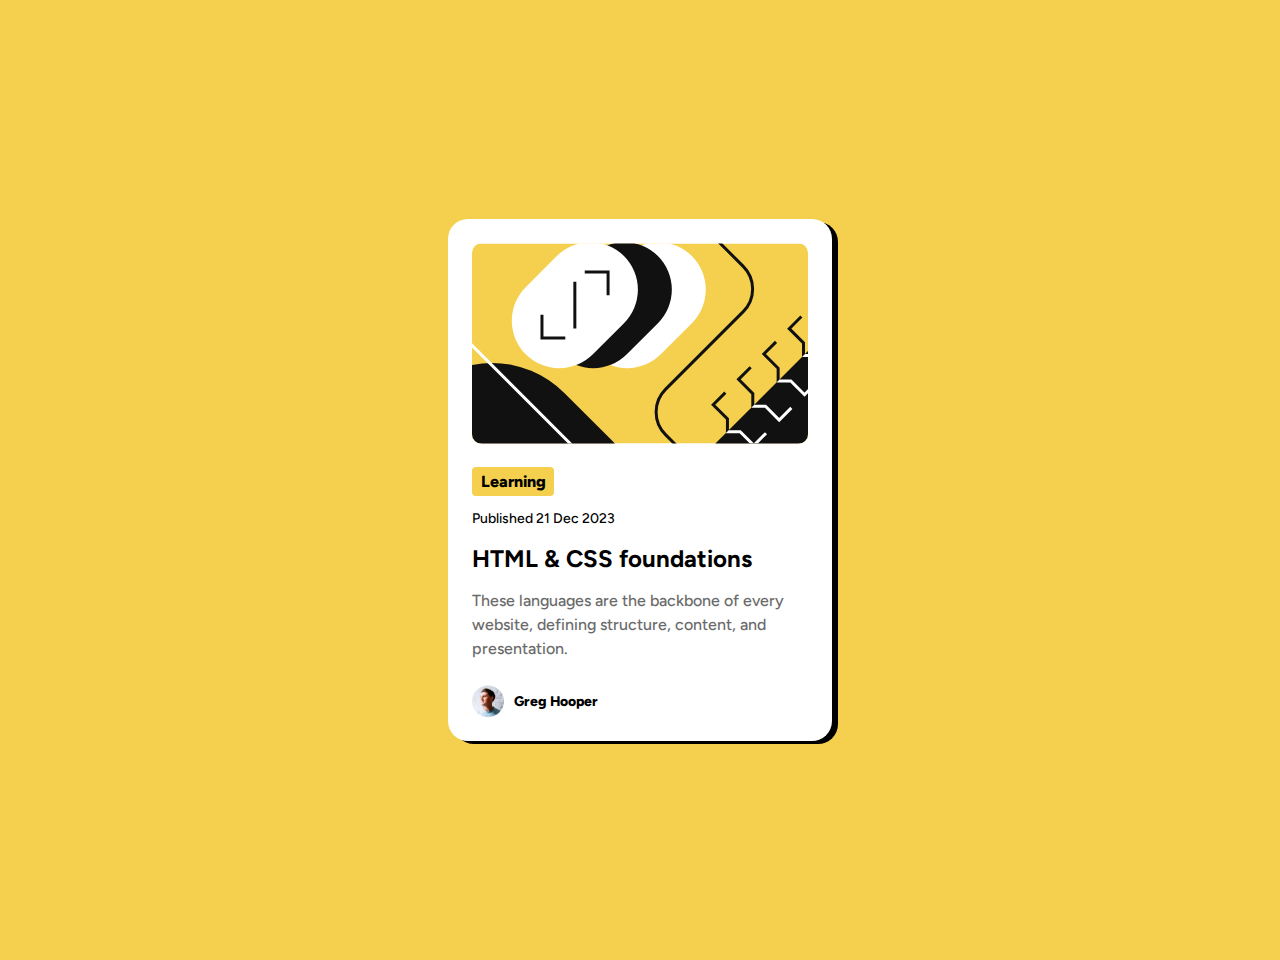
==== blog-preview-card-main/blog-preview-card-main/index.html @ 732a1cd5 "challenge 2" ====
<!DOCTYPE html>
<html lang="en">
  <head>
    <meta charset="UTF-8" />
    <meta name="viewport" content="width=device-width, initial-scale=1.0" />
    <!-- displays site properly based on user's device -->

    <link
      rel="icon"
      type="image/png"
      sizes="32x32"
      href="./assets/images/favicon-32x32.png"
    />
    <link rel="stylesheet" href="style.css" />

    <title>Frontend Mentor | Blog preview card</title>

    <!-- Feel free to remove these styles or customise in your own stylesheet 👍 -->
  </head>
  <body>
    <main>
      <div class="card">
        <div class="card-img">
          <svg
            xmlns="http://www.w3.org/2000/svg"
            width="336"
            height="201"
            fill="none"
            viewBox="0 0 336 201"
          >
            <g clip-path="url(#a)">
              <path fill="#F4D04E" d="M0 .5h336v200H0z" />
              <rect
                width="139"
                height="95"
                x="87.996"
                y="77.729"
                fill="#fff"
                rx="47.5"
                transform="rotate(-45 87.996 77.729)"
              />
              <rect
                width="139"
                height="95"
                x="54.055"
                y="77.729"
                fill="#111"
                rx="47.5"
                transform="rotate(-45 54.055 77.729)"
              />
              <path
                fill="#111"
                d="M234.864 209.036 451.4-7.5l67.175 67.175-216.536 216.536z"
              />
              <rect
                width="139"
                height="95"
                x="20.114"
                y="77.729"
                fill="#fff"
                rx="47.5"
                transform="rotate(-45 20.114 77.729)"
              />
              <rect
                width="204.19"
                height="270.554"
                fill="#111"
                rx="102.095"
                transform="scale(-1 1) rotate(45 -103.887 14.564)"
              />
              <path
                stroke="#fff"
                stroke-width="3"
                d="m6.69-357.5 135.583 135.727c12.481 12.494 12.481 32.737 0 45.231L-45.544 11.475c-12.481 12.494-12.481 32.737 0 45.23L107.088 209.5"
              />
              <path
                stroke="#111"
                stroke-width="3"
                d="M69.965 71.719v23.334h23.334M136.079 52.273V28.94h-23.334M102.845 38.838v46.67M210.364-37.5l60.873 60.873c12.497 12.496 12.497 32.758 0 45.254l-77.745 77.746c-12.497 12.496-12.497 32.758 0 45.254l69.872 69.873"
              />
              <path
                stroke="#111"
                stroke-width="3"
                d="m253.339 149.574-12.144 12.145 14.256 14.257v12.672h12.673l13.729 13.729 12.145-12.145M278.685 124.228l-12.145 12.145 14.257 14.257v12.673h12.673l13.729 13.729 12.145-12.145M304.031 98.883l-12.145 12.144 14.257 14.257v12.673h12.673l13.729 13.729 12.144-12.145M329.376 73.537l-12.145 12.145 14.257 14.257v12.672h12.673l13.729 13.729 12.145-12.144"
              />
              <path
                stroke="#fff"
                stroke-width="5"
                d="m354.722 48.191-12.145 12.145 14.257 14.257v12.673h12.673l13.729 13.729 12.145-12.145"
              />
              <mask
                id="b"
                width="285"
                height="285"
                x="234"
                y="-8"
                maskUnits="userSpaceOnUse"
                style="mask-type: alpha"
              >
                <path
                  fill="#111"
                  d="M234.864 209.036 451.4-7.5l67.175 67.175-216.536 216.536z"
                />
              </mask>
              <g stroke="#fff" mask="url(#b)">
                <path
                  stroke-width="3"
                  d="m253.339 149.574-12.144 12.145 14.256 14.257v12.672h12.673l13.729 13.729 12.145-12.145M278.685 124.228l-12.145 12.145 14.257 14.257v12.673h12.673l13.729 13.729 12.145-12.145M304.031 98.883l-12.145 12.144 14.257 14.257v12.673h12.673l13.729 13.729 12.144-12.145M329.376 73.537l-12.145 12.145 14.257 14.257v12.672h12.673l13.729 13.729 12.145-12.145"
                />
                <path
                  stroke-width="5"
                  d="m354.722 48.191-12.145 12.145 14.257 14.257v12.673h12.673l13.729 13.729 12.145-12.145"
                />
              </g>
            </g>
            <defs>
              <clipPath id="a">
                <path fill="#fff" d="M0 .5h336v200H0z" />
              </clipPath>
            </defs>
          </svg>
        </div>
        <div class="card-content">
          <div>Learning</div>
          <div>Published 21 Dec 2023</div>
          <div><h2>HTML & CSS foundations</h2></div>
          <div>
            These languages are the backbone of every website, defining
            structure, content, and presentation.
          </div>
        </div>
        <div class="card-footer">
          <div>
            <img
              src="assets/images/image-avatar.webp"
              alt="image of Greg Hooper"
            />
            <span>Greg Hooper</span>
          </div>
        </div>
      </div>
    </main>
  </body>
</html>
---- blog-preview-card-main/blog-preview-card-main/style.css ----
@import url("https://fonts.googleapis.com/css2?family=Figtree:ital,wght@0,300..900;1,300..900&display=swap");

* {
  box-sizing: border-box;
  margin: 0;
}

:root {
  --Yellow: hsl(47, 88%, 63%);
  --White: hsl(0, 0%, 100%);
  --Gray-500: hsl(0, 0%, 42%);
  --Gray-950: hsl(0, 0%, 7%);
}

body {
  background-color: var(--Yellow);
  height: 960px;
  font-family: "Figtree", sans-serif;
}
main {
  display: flex;
  justify-content: center;
  align-items: center;
  height: 100%;
}

.card {
  background-color: var(--White);
  width: 384px;
  height: 522px;
  display: flex;
  flex-direction: column;
  gap: 24px;
  align-items: center;
  padding: 24px;
  border-radius: 20px;
  box-shadow: 6px 3px 0px rgba(0, 0, 0, 5);
}

.card-img {
  width: 336px;
  height: 200px;
  display: flex;
  justify-content: center;
  align-items: center;
}

.card-img svg {
  width: 100%;
  height: auto;
  border-radius: 10px;
}

.card-content {
  display: flex;
  flex-direction: column;
  width: 336px;
  height: 194px;
  gap: 12px;
}

.card-content div:first-child {
  padding: 12px;
  font-weight: 800;
  background-color: var(--Yellow);
  width: 82px;
  height: 29px;
  display: flex;
  justify-content: center;
  align-items: center;
  padding-left: 12px;
  padding-left: 12px;
  padding-top: 4px;
  padding-bottom: 4px;
  border-radius: 4px;
}

.card-content div:nth-child(2) {
  width: 164px;
  height: 21px;
  font-weight: 500;
  line-height: 150%;
  font-size: 14px;
}

.card-content div:nth-child(3) {
  display: flex;
  align-items: center;
  height: 36px;
  font-size: 0.875rem;
  line-height: 150%;
  font-weight: 800;
  font-size: 1rem;
}

.card-content div:nth-child(4) {
  height: 72px;
  color: #6b6b6b;
  font-weight: 500;
  line-height: 150%;
}

.card-footer {
  display: flex;
  align-items: center;
  justify-content: flex-start;
  width: 100%;
}

.card-footer div {
  display: flex;
  justify-content: space-between;
  align-items: center;
  gap: 10px;
}

.card-footer img {
  width: 32px;
  height: 32px;
}
.card-footer div span {
  font-size: 0.875rem;
  line-height: 150%;
  font-weight: 800;
}

@media (min-width: 375px) and (max-width: 375px) {
  body {
    background-color: var(--Yellow);
    width: 375px;
    height: 812px;
    font-family: "Figtree", sans-serif;
  }
  .card {
    background-color: var(--White);
    width: 327px;
    height: 501px;
    display: flex;
    flex-direction: column;
    gap: 24px;
    align-items: center;
    padding: 24px;
    border-radius: 20px;
    box-shadow: 6px 3px 0px rgba(0, 0, 0, 5);
  }
}
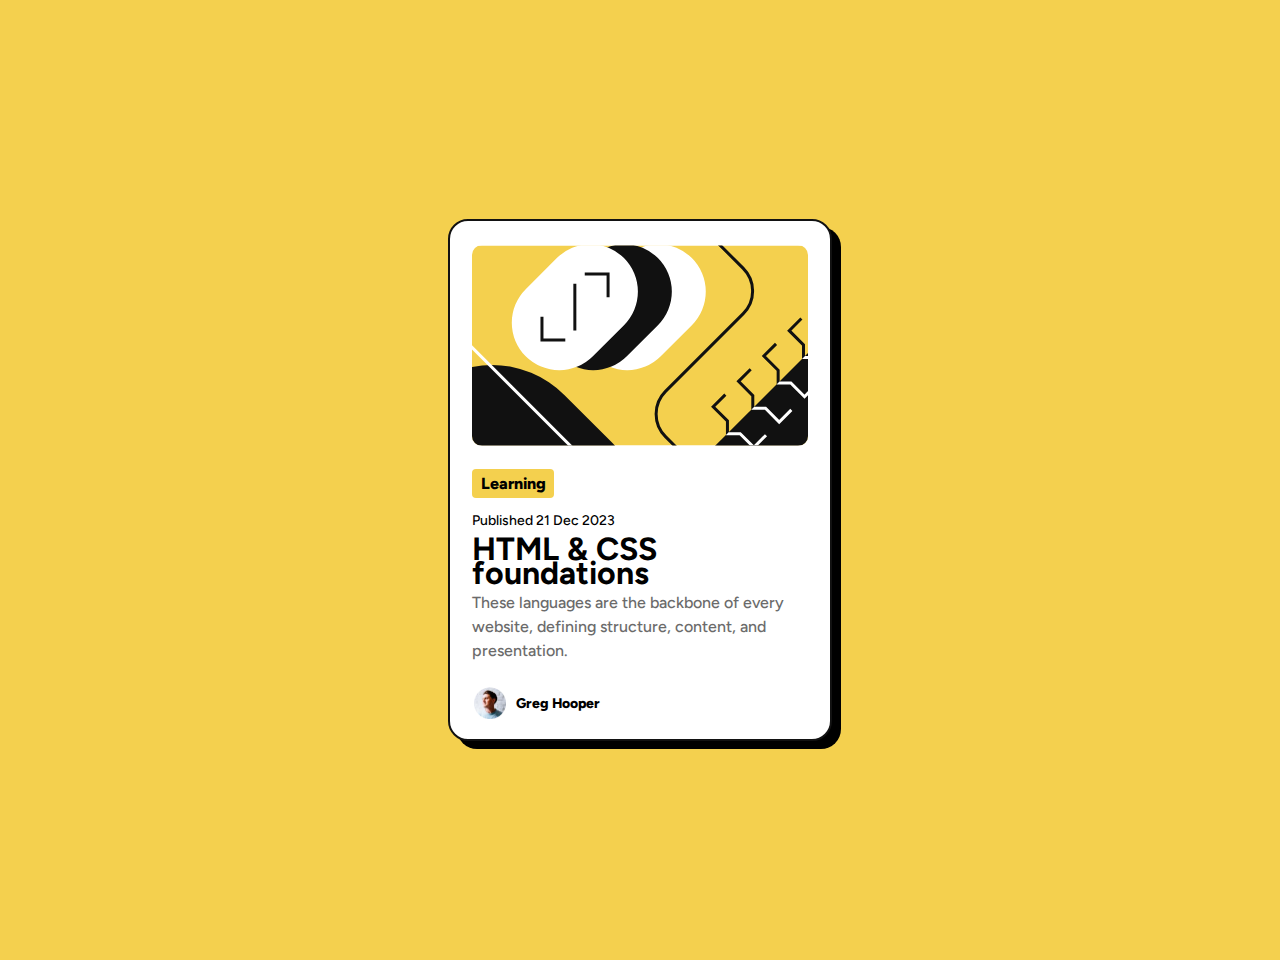
==== commit f5dfd88e: "update" ====
--- a/blog-preview-card-main/blog-preview-card-main/index.html
+++ b/blog-preview-card-main/blog-preview-card-main/index.html
@@ -19,7 +19,7 @@
   </head>
   <body>
     <main>
-      <div class="card">
+      <article class="card">
         <div class="card-img">
           <svg
             xmlns="http://www.w3.org/2000/svg"
@@ -123,7 +123,7 @@
         <div class="card-content">
           <div>Learning</div>
           <div>Published 21 Dec 2023</div>
-          <div><h2>HTML & CSS foundations</h2></div>
+          <div><h1>HTML & CSS foundations</h1></div>
           <div>
             These languages are the backbone of every website, defining
             structure, content, and presentation.
@@ -138,7 +138,7 @@
             <span>Greg Hooper</span>
           </div>
         </div>
-      </div>
+      </article>
     </main>
   </body>
 </html>
--- a/blog-preview-card-main/blog-preview-card-main/style.css
+++ b/blog-preview-card-main/blog-preview-card-main/style.css
@@ -34,7 +34,8 @@
   align-items: center;
   padding: 24px;
   border-radius: 20px;
-  box-shadow: 6px 3px 0px rgba(0, 0, 0, 5);
+  box-shadow: 9px 8px 0px rgba(0, 0, 0, 5);
+  border: 2px solid var(--Gray-950);
 }
 
 .card-img {
@@ -124,16 +125,11 @@
   font-weight: 800;
 }
 
-@media (min-width: 375px) and (max-width: 375px) {
-  body {
-    background-color: var(--Yellow);
-    width: 375px;
-    height: 812px;
-    font-family: "Figtree", sans-serif;
-  }
+@media (max-width: 375px) {
   .card {
     background-color: var(--White);
-    width: 327px;
+    width: 90%;
+    max-width: 327px;
     height: 501px;
     display: flex;
     flex-direction: column;
@@ -143,4 +139,23 @@
     border-radius: 20px;
     box-shadow: 6px 3px 0px rgba(0, 0, 0, 5);
   }
+
+  .card-img {
+    width: 100%; 
+    max-width: 336px; 
+    height: 200px; 
+    display: flex;
+    justify-content: center;
+    align-items: center;
+  }
+
+
+  .card-content {
+    width: 100%;
+    display: flex;
+    flex-direction: column;
+    max-width: 279px;
+    height: 173px;
+    gap: 12px;
+  }
 }
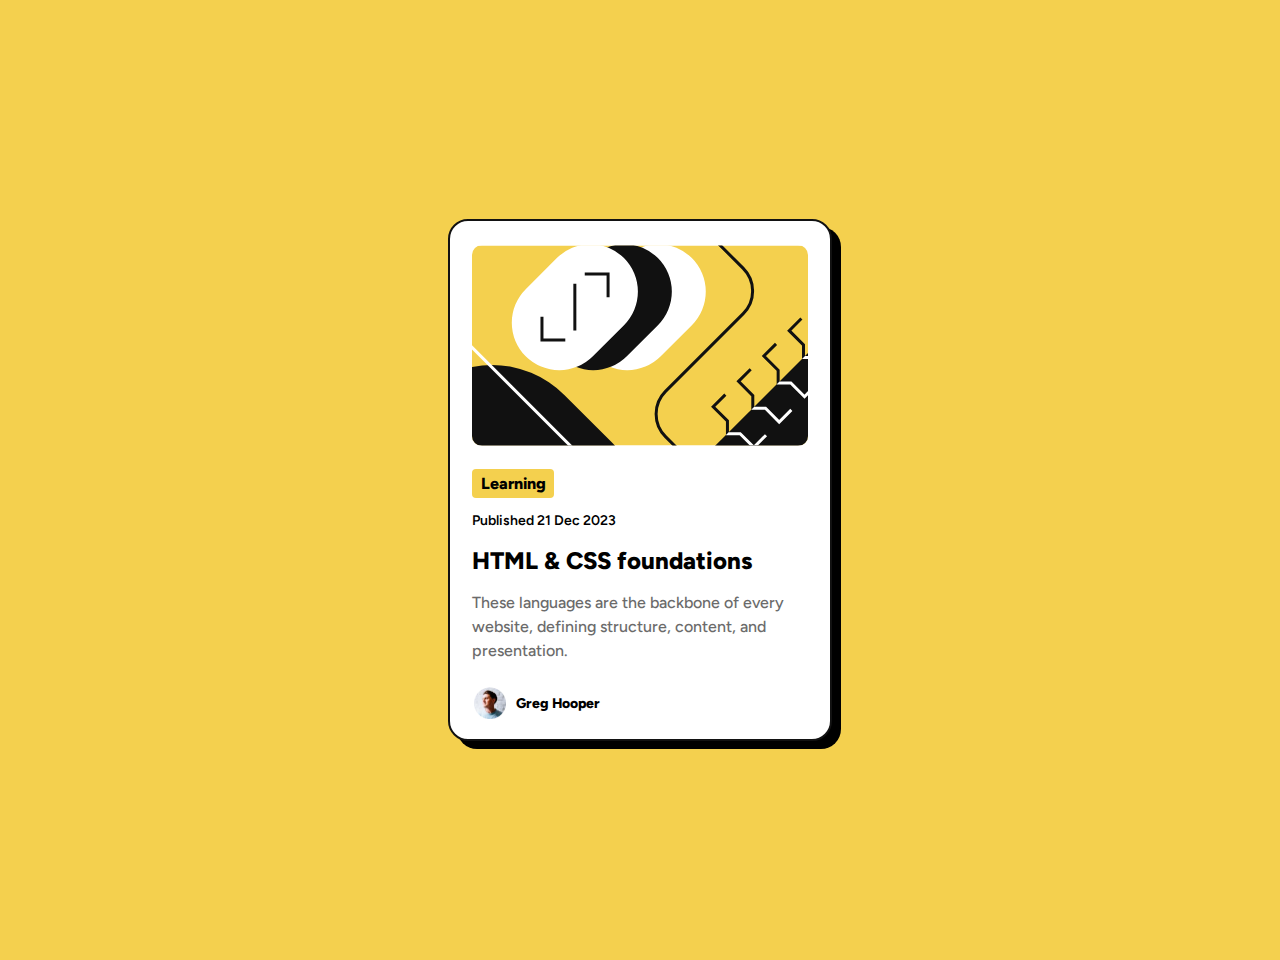
==== commit 8f5b6436: "update" ====
--- a/blog-preview-card-main/blog-preview-card-main/index.html
+++ b/blog-preview-card-main/blog-preview-card-main/index.html
@@ -121,9 +121,9 @@
           </svg>
         </div>
         <div class="card-content">
-          <div>Learning</div>
-          <div>Published 21 Dec 2023</div>
-          <div><h1>HTML & CSS foundations</h1></div>
+          <p>Learning</p>
+          <time datetime="2023-12-21">Published 21 Dec 2023</time>
+          <h1>HTML & CSS foundations</h1>
           <div>
             These languages are the backbone of every website, defining
             structure, content, and presentation.
--- a/blog-preview-card-main/blog-preview-card-main/style.css
+++ b/blog-preview-card-main/blog-preview-card-main/style.css
@@ -36,6 +36,11 @@
   border-radius: 20px;
   box-shadow: 9px 8px 0px rgba(0, 0, 0, 5);
   border: 2px solid var(--Gray-950);
+  transition: box-shadow  steps(4, end), opacity 0.6s cubic-bezier(0.5, 0, 0.5, 1) ;
+}
+
+.card:hover {
+  box-shadow: 15px 17px 0px rgba(0, 0, 0, 5);
 }
 
 .card-img {
@@ -60,7 +65,7 @@
   gap: 12px;
 }
 
-.card-content div:first-child {
+.card-content p {
   padding: 12px;
   font-weight: 800;
   background-color: var(--Yellow);
@@ -76,22 +81,27 @@
   border-radius: 4px;
 }
 
-.card-content div:nth-child(2) {
+.card-content time {
   width: 164px;
   height: 21px;
-  font-weight: 500;
+  font-weight: 600;
   line-height: 150%;
   font-size: 14px;
 }
 
-.card-content div:nth-child(3) {
+.card-content h1 {
   display: flex;
   align-items: center;
   height: 36px;
   font-size: 0.875rem;
   line-height: 150%;
   font-weight: 800;
-  font-size: 1rem;
+  font-size: 1.5rem;
+  transition: color 0.5s ease;
+}
+
+.card:hover .card-content h1 {
+  color: var(--Yellow); 
 }
 
 .card-content div:nth-child(4) {
@@ -141,14 +151,13 @@
   }
 
   .card-img {
-    width: 100%; 
-    max-width: 336px; 
-    height: 200px; 
+    width: 100%;
+    max-width: 336px;
+    height: 200px;
     display: flex;
     justify-content: center;
     align-items: center;
   }
-
 
   .card-content {
     width: 100%;
